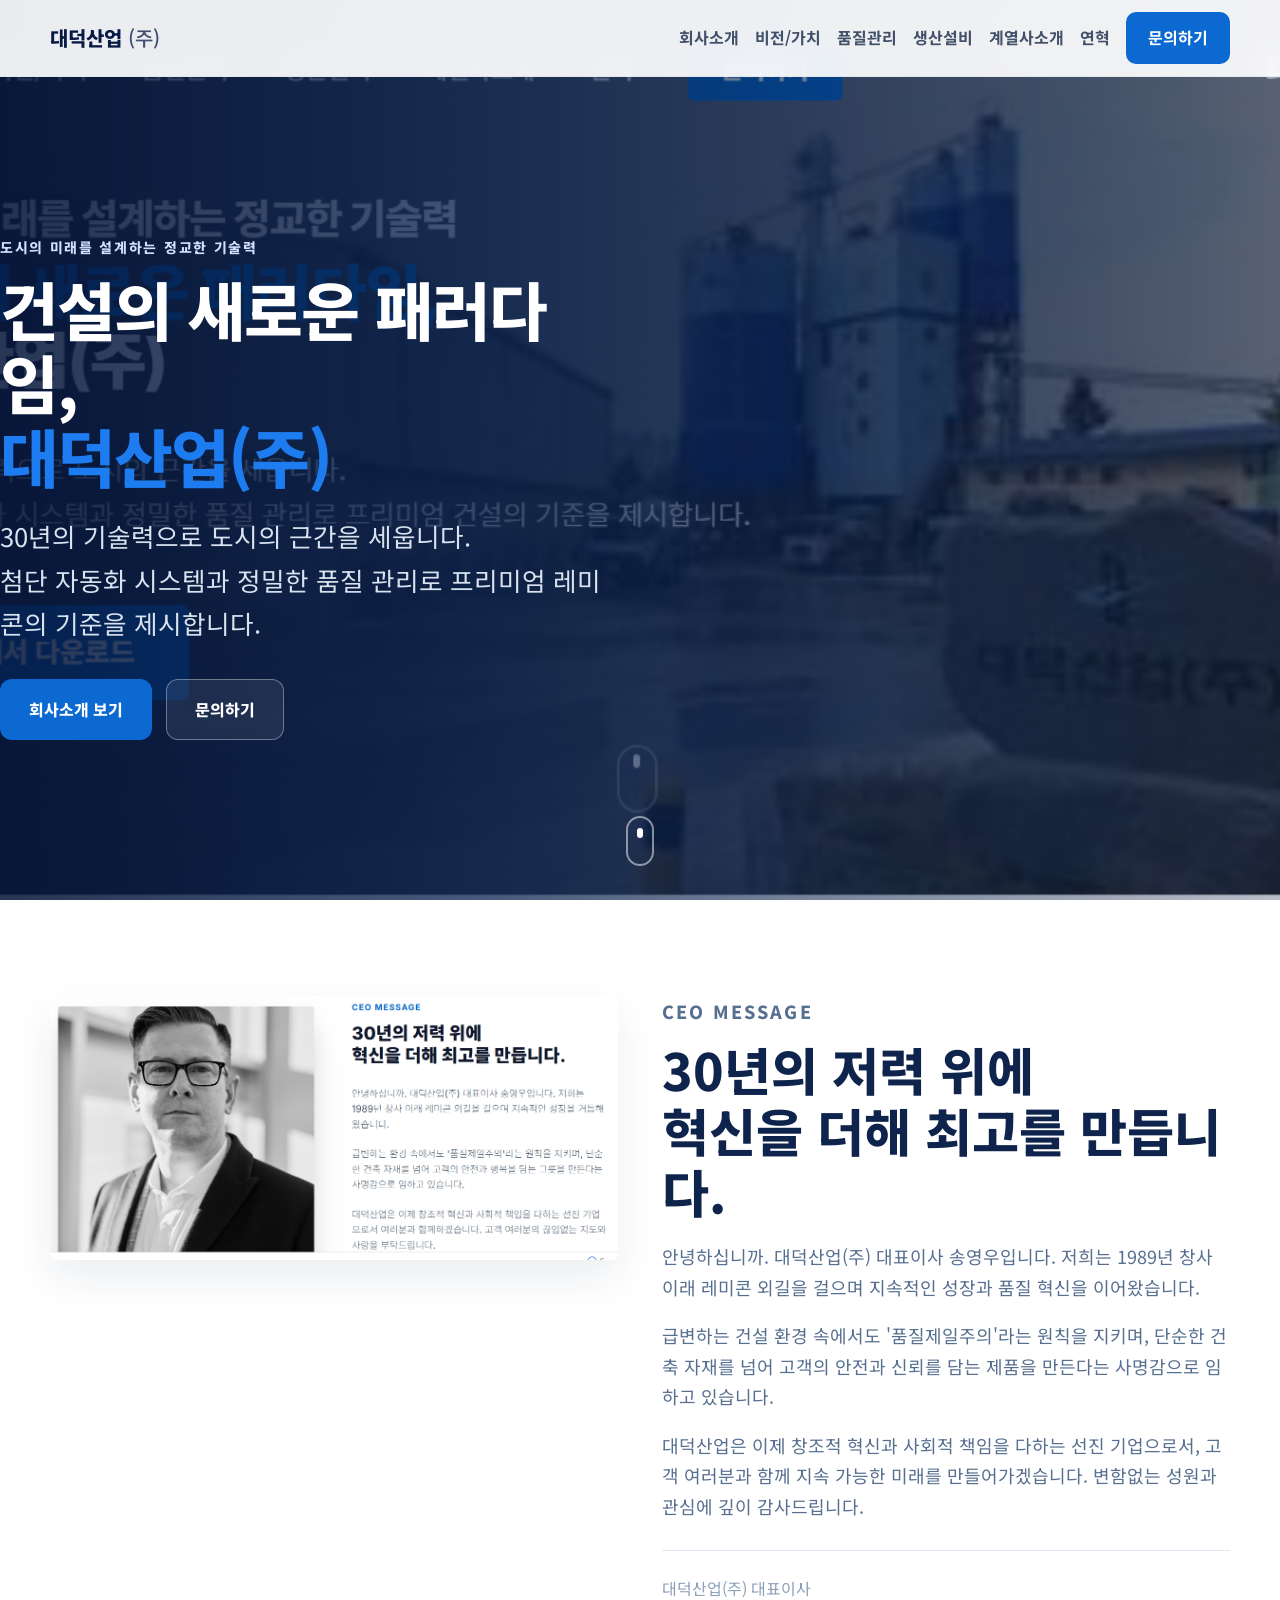
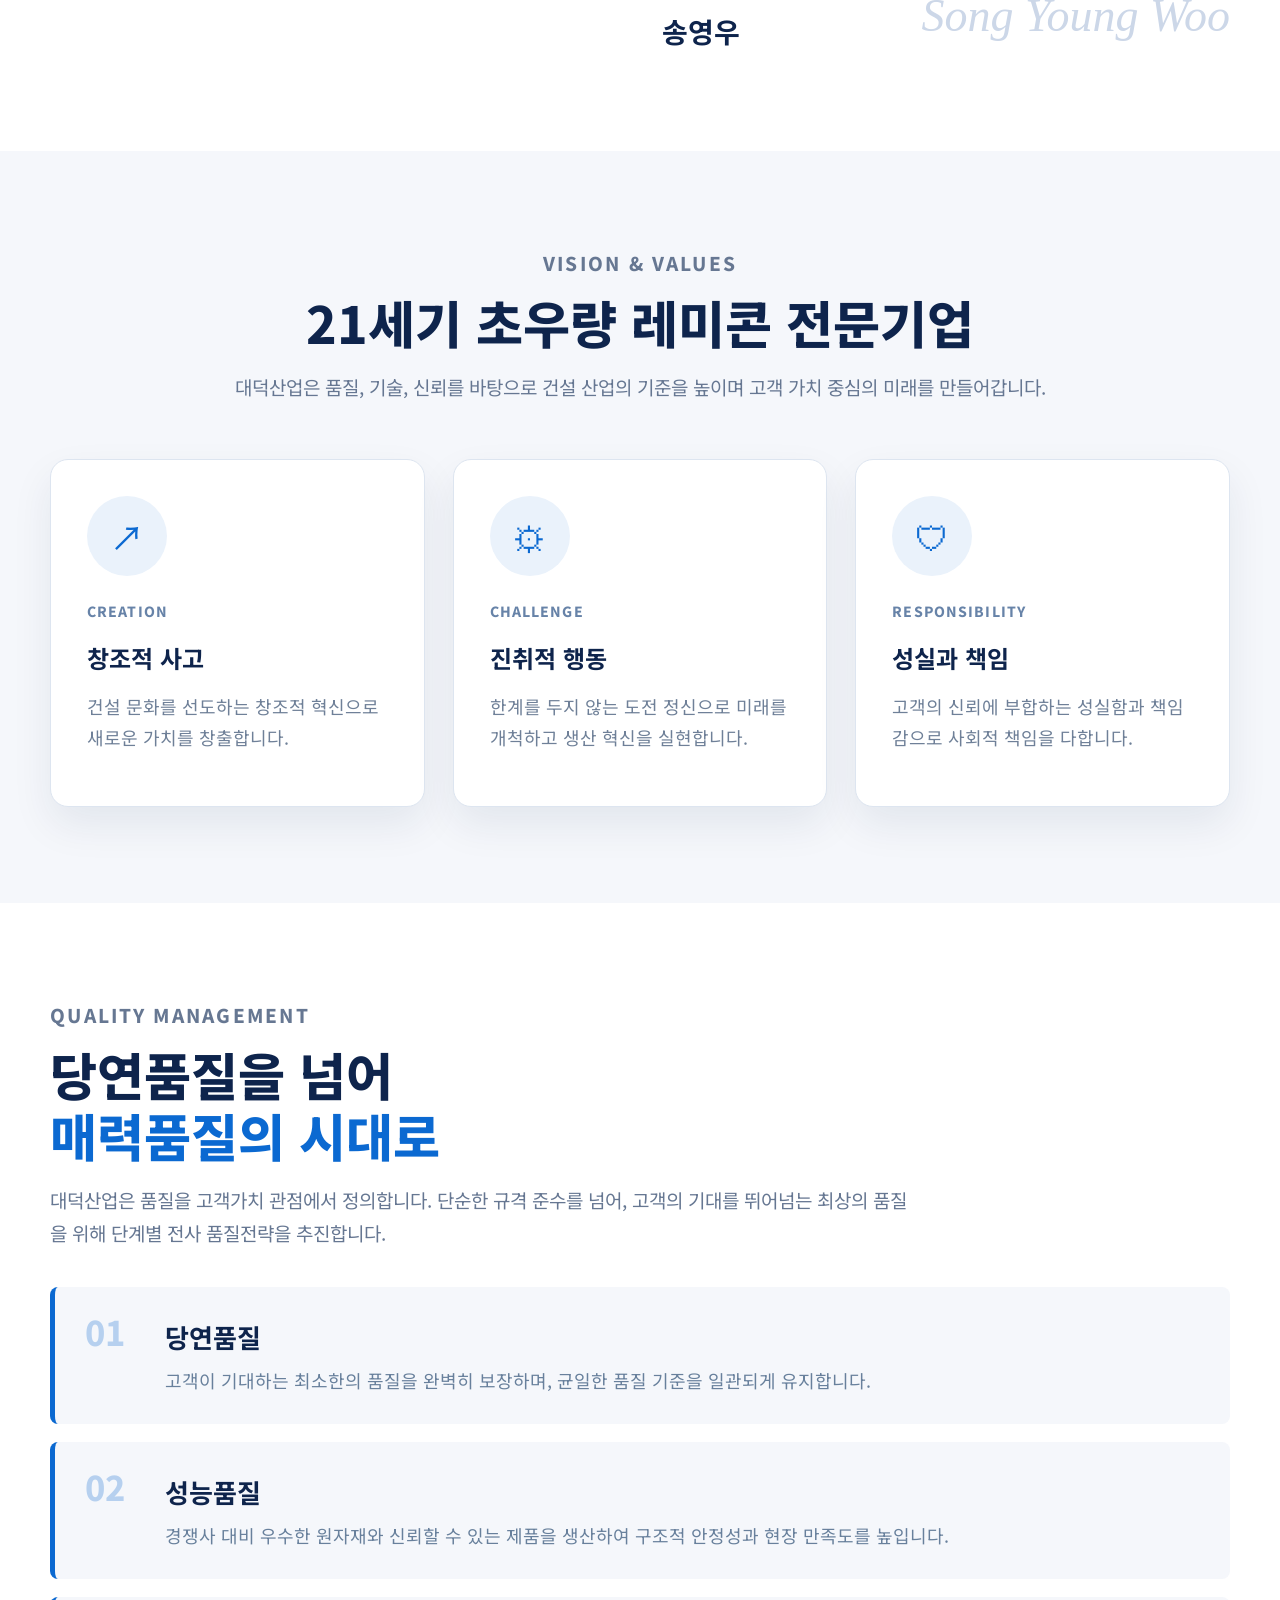
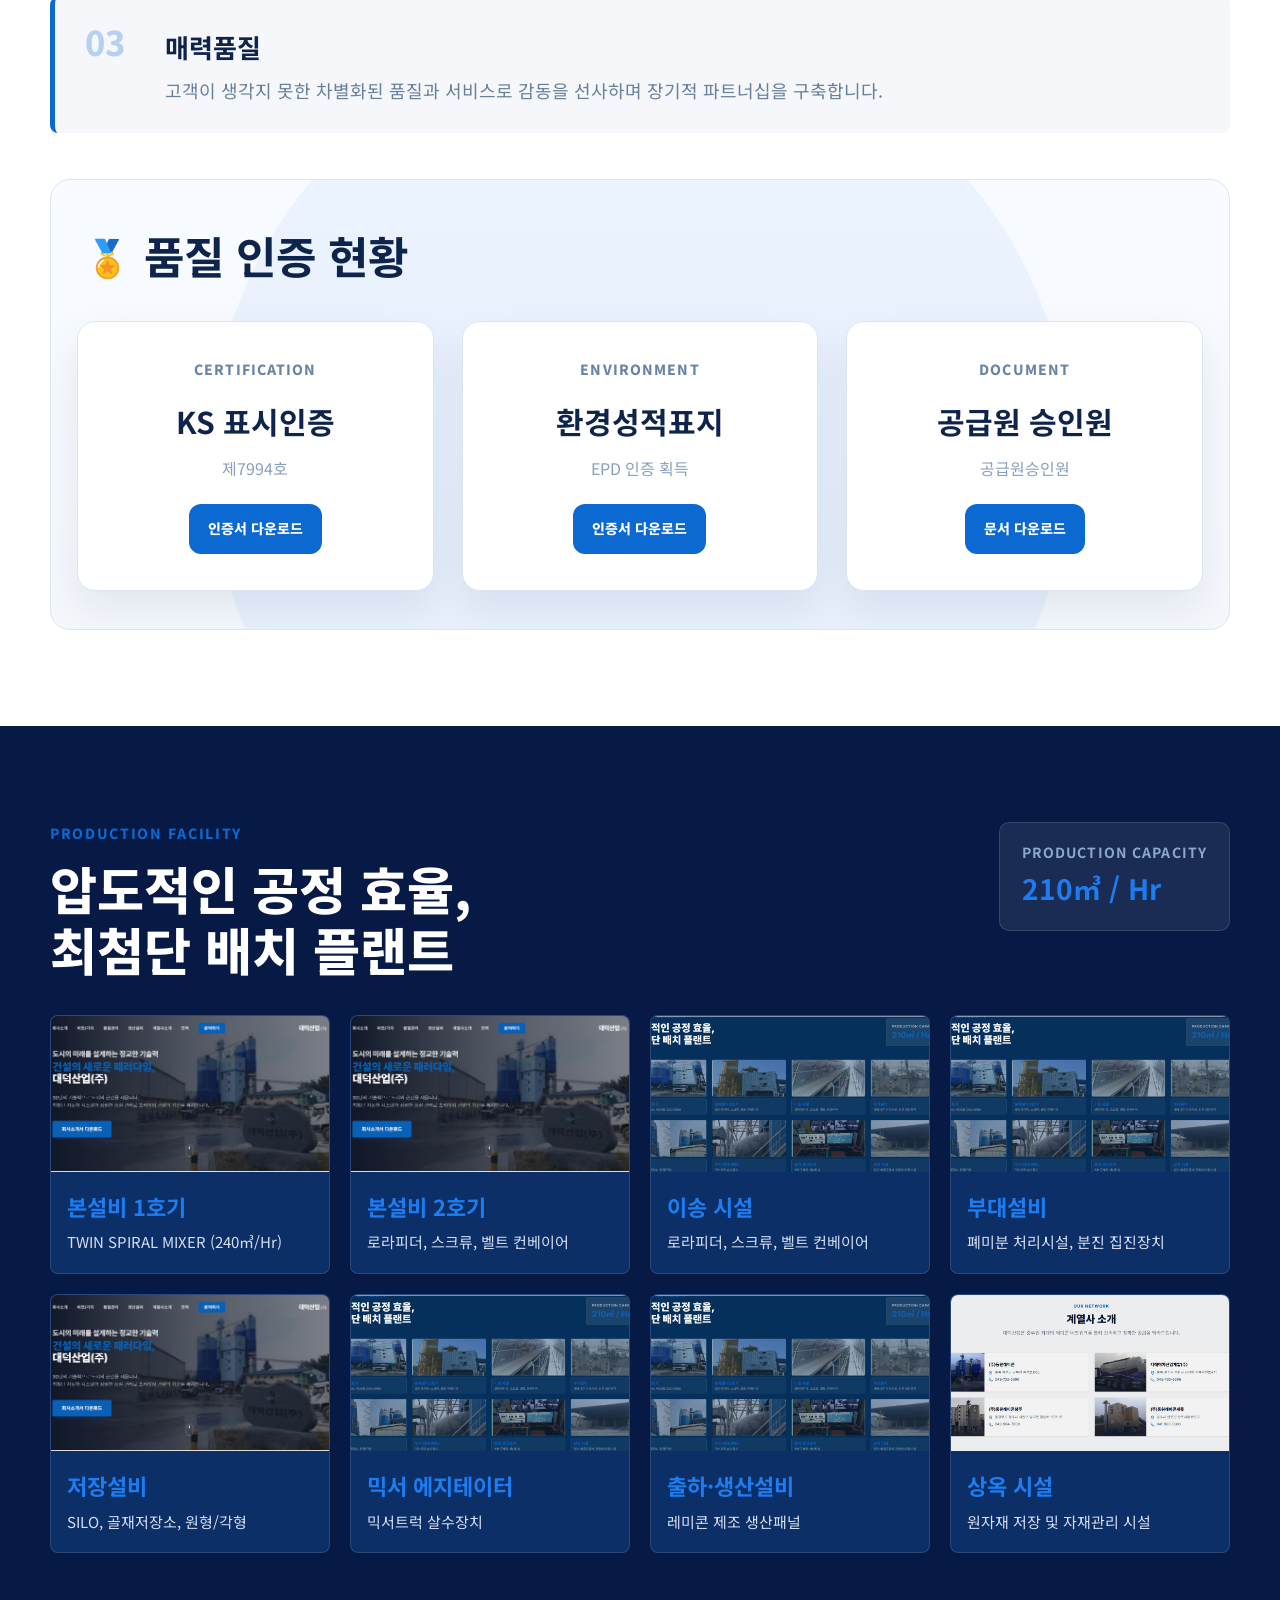
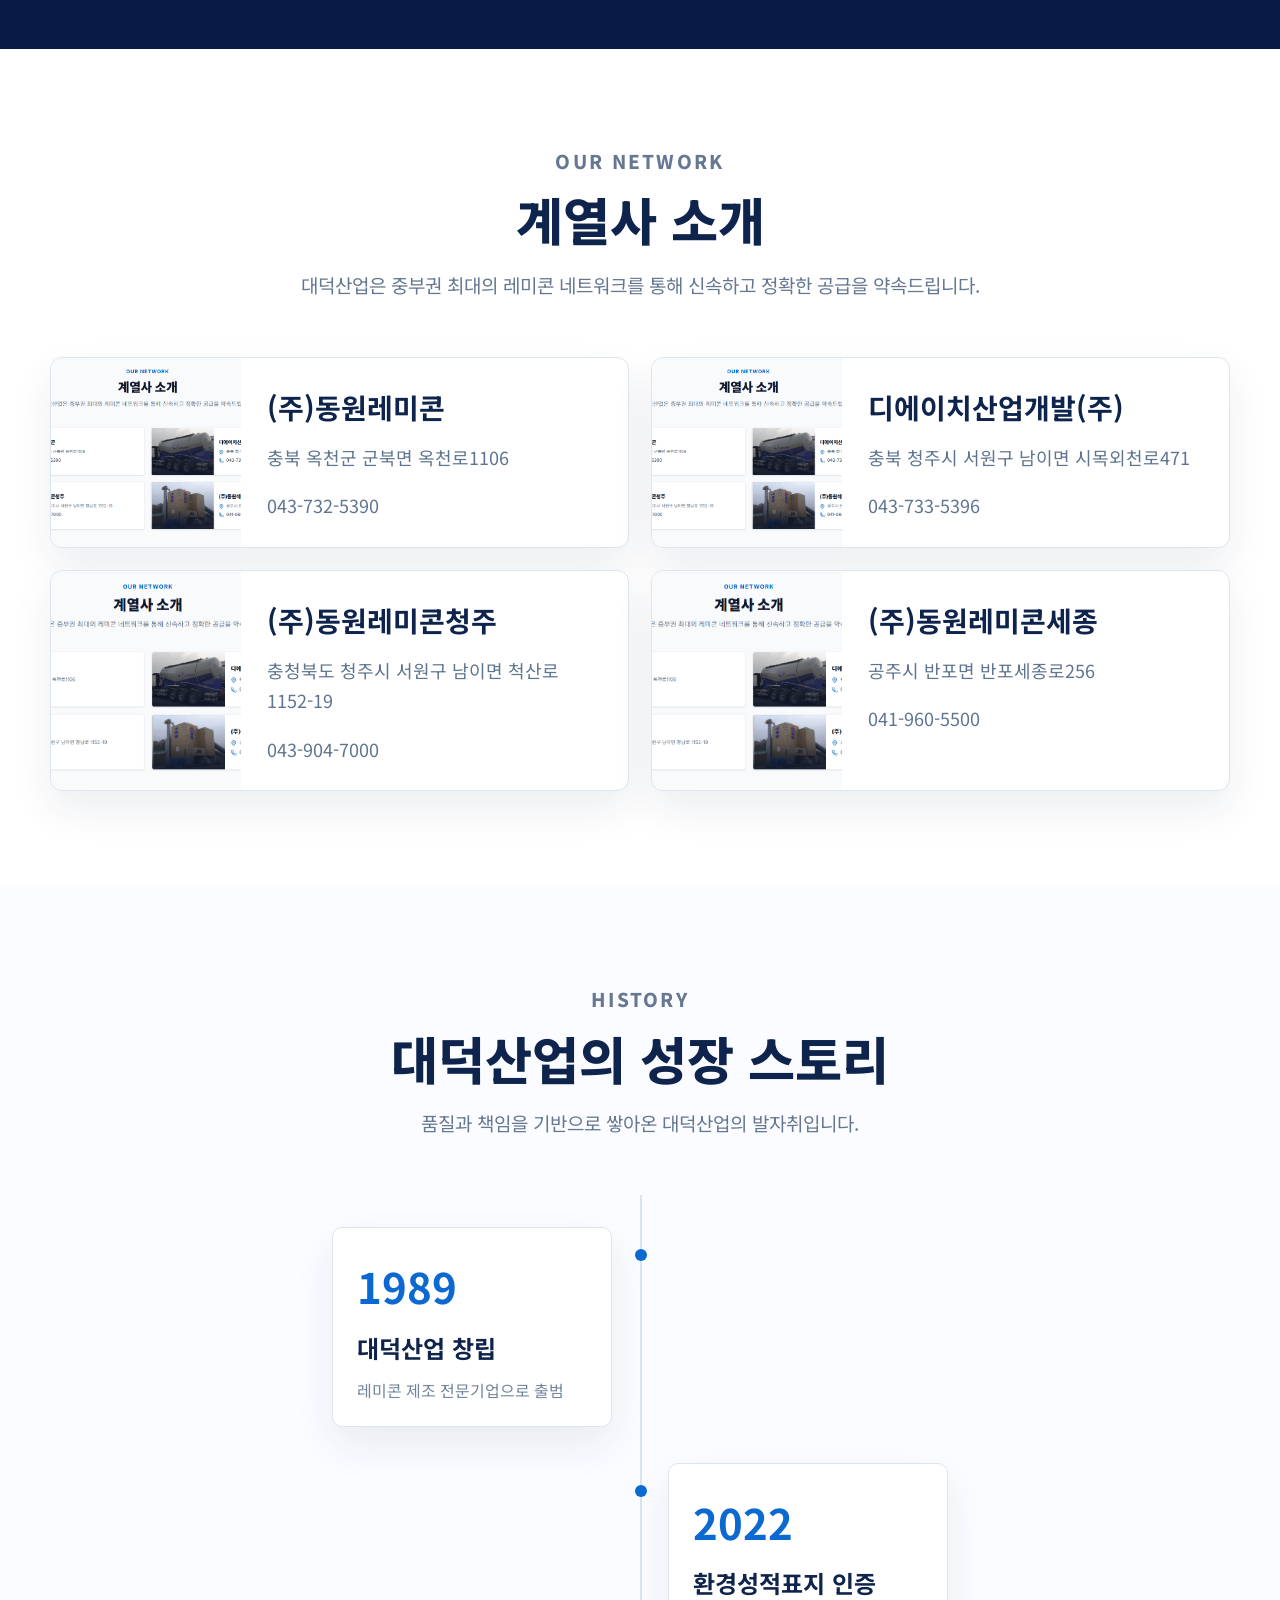
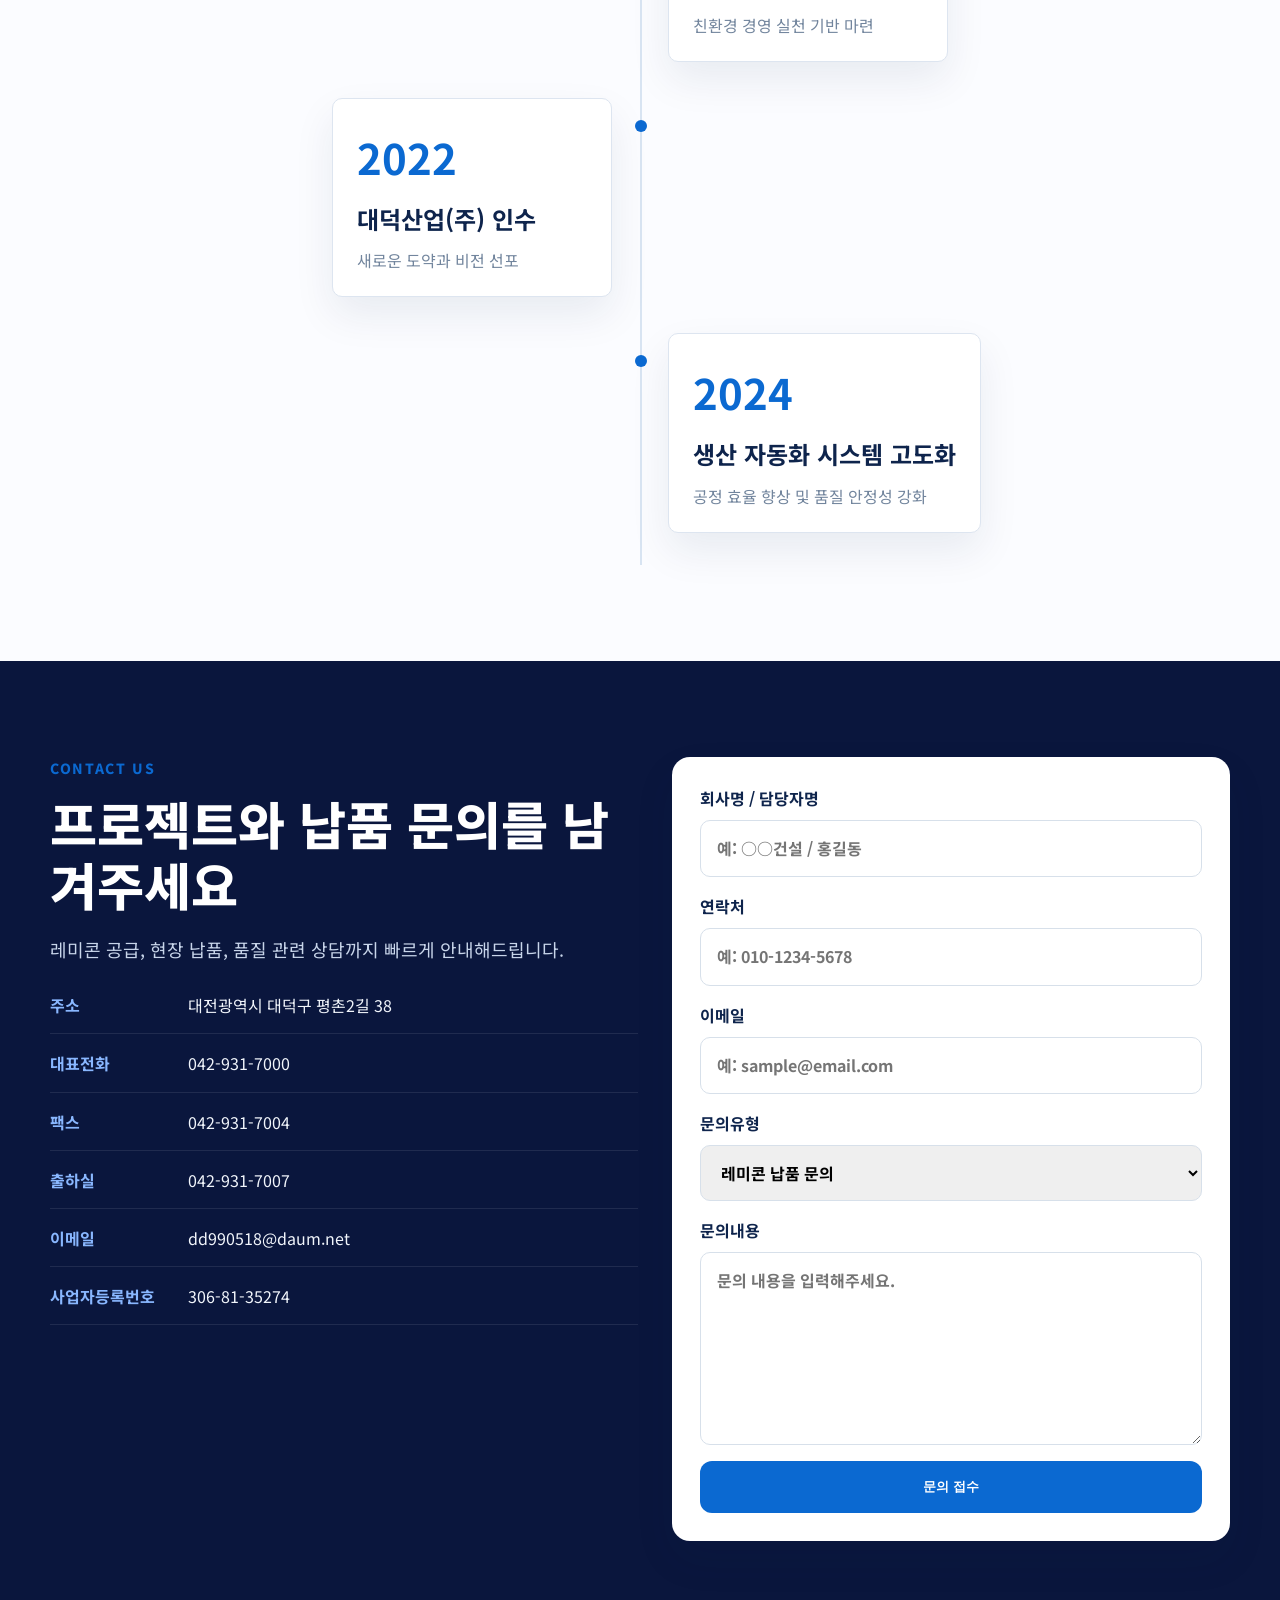
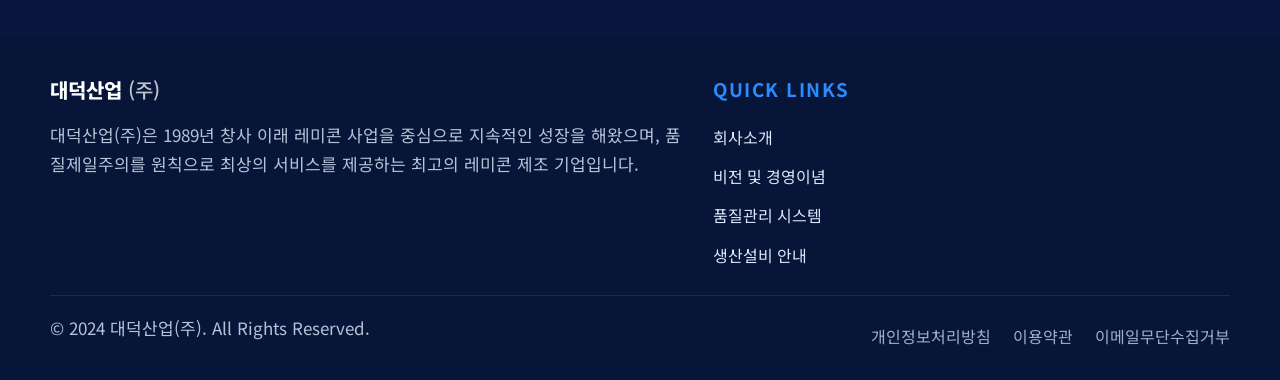
==== daeduk-homepage/index.html @ 74ee698a "Add files via upload" ====
<!DOCTYPE html>
<html lang="ko">
<head>
  <meta charset="UTF-8" />
  <meta name="viewport" content="width=device-width, initial-scale=1.0" />
  <title>대덕산업(주) | 레미콘 제조 전문기업</title>
  <meta name="description" content="대덕산업(주) 공식 홈페이지 시안. 레미콘 제조, 품질관리, 생산설비, 계열사 소개, 연혁, 문의안내." />
  <link rel="preconnect" href="https://fonts.googleapis.com">
  <link rel="preconnect" href="https://fonts.gstatic.com" crossorigin>
  <link href="https://fonts.googleapis.com/css2?family=Noto+Sans+KR:wght@300;400;500;700;800&display=swap" rel="stylesheet">
  <link rel="stylesheet" href="styles.css" />
</head>
<body>
  <header class="site-header">
    <div class="container nav-wrap">
      <a class="logo" href="#home">대덕산업 <span>(주)</span></a>
      <nav class="nav">
        <a href="#about">회사소개</a>
        <a href="#vision">비전/가치</a>
        <a href="#quality">품질관리</a>
        <a href="#facility">생산설비</a>
        <a href="#network">계열사소개</a>
        <a href="#history">연혁</a>
        <a class="nav-cta" href="#contact">문의하기</a>
      </nav>
    </div>
  </header>

  <main>
    <section class="hero" id="home">
      <div class="hero-overlay"></div>
      <div class="container hero-inner">
        <div class="hero-copy">
          <p class="eyebrow light">도시의 미래를 설계하는 정교한 기술력</p>
          <h1>
            건설의 새로운 패러다임,<br />
            <span>대덕산업(주)</span>
          </h1>
          <p class="hero-desc">
            30년의 기술력으로 도시의 근간을 세웁니다.<br />
            첨단 자동화 시스템과 정밀한 품질 관리로 프리미엄 레미콘의 기준을 제시합니다.
          </p>
          <div class="hero-actions">
            <a class="btn btn-primary" href="#about">회사소개 보기</a>
            <a class="btn btn-secondary" href="#contact">문의하기</a>
          </div>
        </div>
      </div>
      <a class="scroll-indicator" href="#about" aria-label="다음 섹션으로 이동"></a>
    </section>

    <section class="section section-about" id="about">
      <div class="container two-col about-grid">
        <div class="image-panel">
          <img src="assets/ceo.png" alt="대표이사 이미지" />
        </div>
        <div class="content-panel ceo-message">
          <p class="eyebrow">CEO MESSAGE</p>
          <h2>30년의 저력 위에<br />혁신을 더해 최고를 만듭니다.</h2>
          <p>
            안녕하십니까. 대덕산업(주) 대표이사 송영우입니다. 저희는 1989년 창사 이래 레미콘 외길을 걸으며
            지속적인 성장과 품질 혁신을 이어왔습니다.
          </p>
          <p>
            급변하는 건설 환경 속에서도 '품질제일주의'라는 원칙을 지키며, 단순한 건축 자재를 넘어 고객의
            안전과 신뢰를 담는 제품을 만든다는 사명감으로 임하고 있습니다.
          </p>
          <p>
            대덕산업은 이제 창조적 혁신과 사회적 책임을 다하는 선진 기업으로서, 고객 여러분과 함께 지속 가능한
            미래를 만들어가겠습니다. 변함없는 성원과 관심에 깊이 감사드립니다.
          </p>
          <div class="signature-wrap">
            <div>
              <span>대덕산업(주) 대표이사</span>
              <strong>송영우</strong>
            </div>
            <em>Song Young Woo</em>
          </div>
        </div>
      </div>
    </section>

    <section class="section soft-bg" id="vision">
      <div class="container">
        <div class="section-head center">
          <p class="eyebrow">VISION &amp; VALUES</p>
          <h2>21세기 초우량 레미콘 전문기업</h2>
          <p>
            대덕산업은 품질, 기술, 신뢰를 바탕으로 건설 산업의 기준을 높이며 고객 가치 중심의 미래를 만들어갑니다.
          </p>
        </div>
        <div class="cards three">
          <article class="card value-card">
            <div class="icon-badge">↗</div>
            <p class="card-label">CREATION</p>
            <h3>창조적 사고</h3>
            <p>건설 문화를 선도하는 창조적 혁신으로 새로운 가치를 창출합니다.</p>
          </article>
          <article class="card value-card">
            <div class="icon-badge">⚙</div>
            <p class="card-label">CHALLENGE</p>
            <h3>진취적 행동</h3>
            <p>한계를 두지 않는 도전 정신으로 미래를 개척하고 생산 혁신을 실현합니다.</p>
          </article>
          <article class="card value-card">
            <div class="icon-badge">🛡</div>
            <p class="card-label">RESPONSIBILITY</p>
            <h3>성실과 책임</h3>
            <p>고객의 신뢰에 부합하는 성실함과 책임감으로 사회적 책임을 다합니다.</p>
          </article>
        </div>
      </div>
    </section>

    <section class="section quality-section" id="quality">
      <div class="container">
        <div class="section-head left">
          <p class="eyebrow">QUALITY MANAGEMENT</p>
          <h2>당연품질을 넘어<br /><span>매력품질의 시대로</span></h2>
          <p>
            대덕산업은 품질을 고객가치 관점에서 정의합니다. 단순한 규격 준수를 넘어,
            고객의 기대를 뛰어넘는 최상의 품질을 위해 단계별 전사 품질전략을 추진합니다.
          </p>
        </div>
        <div class="quality-list">
          <article class="quality-item">
            <span class="num">01</span>
            <div>
              <h3>당연품질</h3>
              <p>고객이 기대하는 최소한의 품질을 완벽히 보장하며, 균일한 품질 기준을 일관되게 유지합니다.</p>
            </div>
          </article>
          <article class="quality-item">
            <span class="num">02</span>
            <div>
              <h3>성능품질</h3>
              <p>경쟁사 대비 우수한 원자재와 신뢰할 수 있는 제품을 생산하여 구조적 안정성과 현장 만족도를 높입니다.</p>
            </div>
          </article>
          <article class="quality-item">
            <span class="num">03</span>
            <div>
              <h3>매력품질</h3>
              <p>고객이 생각지 못한 차별화된 품질과 서비스로 감동을 선사하며 장기적 파트너십을 구축합니다.</p>
            </div>
          </article>
        </div>

        <div class="cert-box">
          <div class="cert-head">
            <div class="cert-icon">🏅</div>
            <h3>품질 인증 현황</h3>
          </div>
          <div class="cards three cert-grid">
            <article class="card cert-card">
              <p class="card-label">CERTIFICATION</p>
              <h4>KS 표시인증</h4>
              <span>제7994호</span>
              <a href="#contact" class="btn btn-primary small">인증서 다운로드</a>
            </article>
            <article class="card cert-card">
              <p class="card-label">ENVIRONMENT</p>
              <h4>환경성적표지</h4>
              <span>EPD 인증 획득</span>
              <a href="#contact" class="btn btn-primary small">인증서 다운로드</a>
            </article>
            <article class="card cert-card">
              <p class="card-label">DOCUMENT</p>
              <h4>공급원 승인원</h4>
              <span>공급원승인원</span>
              <a href="#contact" class="btn btn-primary small">문서 다운로드</a>
            </article>
          </div>
        </div>
      </div>
    </section>

    <section class="section facility-section" id="facility">
      <div class="container">
        <div class="facility-head">
          <div>
            <p class="eyebrow">PRODUCTION FACILITY</p>
            <h2>압도적인 공정 효율,<br />최첨단 배치 플랜트</h2>
          </div>
          <div class="capacity-box">
            <span>PRODUCTION CAPACITY</span>
            <strong>210㎥ / Hr</strong>
          </div>
        </div>
        <div class="facility-grid">
          <article class="facility-card"><div class="thumb"><img src="assets/hero.png" alt="본설비 1호기" /></div><h3>본설비 1호기</h3><p>TWIN SPIRAL MIXER (240㎥/Hr)</p></article>
          <article class="facility-card"><div class="thumb"><img src="assets/hero.png" alt="본설비 2호기" /></div><h3>본설비 2호기</h3><p>로라피더, 스크류, 벨트 컨베이어</p></article>
          <article class="facility-card"><div class="thumb"><img src="assets/facilities.png" alt="이송시설" /></div><h3>이송 시설</h3><p>로라피더, 스크류, 벨트 컨베이어</p></article>
          <article class="facility-card"><div class="thumb"><img src="assets/facilities.png" alt="부대설비" /></div><h3>부대설비</h3><p>폐미분 처리시설, 분진 집진장치</p></article>
          <article class="facility-card"><div class="thumb"><img src="assets/hero.png" alt="저장설비" /></div><h3>저장설비</h3><p>SILO, 골재저장소, 원형/각형</p></article>
          <article class="facility-card"><div class="thumb"><img src="assets/facilities.png" alt="믹서 에지테이터" /></div><h3>믹서 에지테이터</h3><p>믹서트럭 살수장치</p></article>
          <article class="facility-card"><div class="thumb"><img src="assets/facilities.png" alt="출하 생산설비" /></div><h3>출하·생산설비</h3><p>레미콘 제조 생산패널</p></article>
          <article class="facility-card"><div class="thumb"><img src="assets/network.png" alt="상옥 시설" /></div><h3>상옥 시설</h3><p>원자재 저장 및 자재관리 시설</p></article>
        </div>
      </div>
    </section>

    <section class="section network-section" id="network">
      <div class="container">
        <div class="section-head center">
          <p class="eyebrow">OUR NETWORK</p>
          <h2>계열사 소개</h2>
          <p>대덕산업은 중부권 최대의 레미콘 네트워크를 통해 신속하고 정확한 공급을 약속드립니다.</p>
        </div>
        <div class="affiliate-list">
          <article class="affiliate-card">
            <img src="assets/network.png" alt="동원레미콘" />
            <div>
              <h3>(주)동원레미콘</h3>
              <p>충북 옥천군 군북면 옥천로1106</p>
              <span>043-732-5390</span>
            </div>
          </article>
          <article class="affiliate-card">
            <img src="assets/network.png" alt="디에이치산업개발" />
            <div>
              <h3>디에이치산업개발(주)</h3>
              <p>충북 청주시 서원구 남이면 시목외천로471</p>
              <span>043-733-5396</span>
            </div>
          </article>
          <article class="affiliate-card">
            <img src="assets/network.png" alt="동원레미콘청주" />
            <div>
              <h3>(주)동원레미콘청주</h3>
              <p>충청북도 청주시 서원구 남이면 척산로 1152-19</p>
              <span>043-904-7000</span>
            </div>
          </article>
          <article class="affiliate-card">
            <img src="assets/network.png" alt="동원레미콘세종" />
            <div>
              <h3>(주)동원레미콘세종</h3>
              <p>공주시 반포면 반포세종로256</p>
              <span>041-960-5500</span>
            </div>
          </article>
        </div>
      </div>
    </section>

    <section class="section history-section" id="history">
      <div class="container">
        <div class="section-head center">
          <p class="eyebrow">HISTORY</p>
          <h2>대덕산업의 성장 스토리</h2>
          <p>품질과 책임을 기반으로 쌓아온 대덕산업의 발자취입니다.</p>
        </div>
        <div class="timeline">
          <article class="timeline-item left">
            <div class="timeline-card">
              <strong>1989</strong>
              <h3>대덕산업 창립</h3>
              <p>레미콘 제조 전문기업으로 출범</p>
            </div>
          </article>
          <article class="timeline-item right">
            <div class="timeline-card">
              <strong>2022</strong>
              <h3>환경성적표지 인증</h3>
              <p>친환경 경영 실천 기반 마련</p>
            </div>
          </article>
          <article class="timeline-item left">
            <div class="timeline-card">
              <strong>2022</strong>
              <h3>대덕산업(주) 인수</h3>
              <p>새로운 도약과 비전 선포</p>
            </div>
          </article>
          <article class="timeline-item right">
            <div class="timeline-card">
              <strong>2024</strong>
              <h3>생산 자동화 시스템 고도화</h3>
              <p>공정 효율 향상 및 품질 안정성 강화</p>
            </div>
          </article>
        </div>
      </div>
    </section>

    <section class="section contact-section" id="contact">
      <div class="container contact-grid">
        <div>
          <p class="eyebrow">CONTACT US</p>
          <h2>프로젝트와 납품 문의를 남겨주세요</h2>
          <p class="contact-lead">
            레미콘 공급, 현장 납품, 품질 관련 상담까지 빠르게 안내해드립니다.
          </p>
          <ul class="contact-list">
            <li><strong>주소</strong><span>대전광역시 대덕구 평촌2길 38</span></li>
            <li><strong>대표전화</strong><span>042-931-7000</span></li>
            <li><strong>팩스</strong><span>042-931-7004</span></li>
            <li><strong>출하실</strong><span>042-931-7007</span></li>
            <li><strong>이메일</strong><span>dd990518@daum.net</span></li>
            <li><strong>사업자등록번호</strong><span>306-81-35274</span></li>
          </ul>
        </div>
        <form class="contact-form">
          <label>
            회사명 / 담당자명
            <input type="text" placeholder="예: ○○건설 / 홍길동" />
          </label>
          <label>
            연락처
            <input type="tel" placeholder="예: 010-1234-5678" />
          </label>
          <label>
            이메일
            <input type="email" placeholder="예: sample@email.com" />
          </label>
          <label>
            문의유형
            <select>
              <option>레미콘 납품 문의</option>
              <option>품질 관련 문의</option>
              <option>협력 / 제휴 문의</option>
              <option>기타 문의</option>
            </select>
          </label>
          <label>
            문의내용
            <textarea rows="6" placeholder="문의 내용을 입력해주세요."></textarea>
          </label>
          <button type="button" class="btn btn-primary full">문의 접수</button>
        </form>
      </div>
    </section>
  </main>

  <footer class="site-footer">
    <div class="container footer-grid">
      <div>
        <a class="logo footer-logo" href="#home">대덕산업 <span>(주)</span></a>
        <p>
          대덕산업(주)은 1989년 창사 이래 레미콘 사업을 중심으로 지속적인 성장을 해왔으며,
          품질제일주의를 원칙으로 최상의 서비스를 제공하는 최고의 레미콘 제조 기업입니다.
        </p>
      </div>
      <div>
        <h3>QUICK LINKS</h3>
        <div class="footer-links">
          <a href="#about">회사소개</a>
          <a href="#vision">비전 및 경영이념</a>
          <a href="#quality">품질관리 시스템</a>
          <a href="#facility">생산설비 안내</a>
        </div>
      </div>
    </div>
    <div class="container footer-bottom">
      <p>© 2024 대덕산업(주). All Rights Reserved.</p>
      <div>
        <a href="#">개인정보처리방침</a>
        <a href="#">이용약관</a>
        <a href="#">이메일무단수집거부</a>
      </div>
    </div>
  </footer>
</body>
</html>
---- daeduk-homepage/styles.css ----
:root{
  --navy:#071a46;
  --navy-2:#0b2f66;
  --blue:#0b69d1;
  --blue-2:#1d7df0;
  --text:#0e244c;
  --muted:#667792;
  --soft:#f3f6fb;
  --line:#dde5f0;
  --white:#ffffff;
  --shadow:0 18px 40px rgba(10,34,74,.08);
}
*{box-sizing:border-box}
html{scroll-behavior:smooth}
body{
  margin:0;
  font-family:'Noto Sans KR',sans-serif;
  color:var(--text);
  background:#fff;
  line-height:1.7;
}
a{text-decoration:none;color:inherit}
img{display:block;max-width:100%}
.container{width:min(1180px,calc(100% - 32px));margin:0 auto}
.section{padding:96px 0}
.soft-bg{background:#f5f7fb}
.eyebrow{margin:0 0 12px;font-size:14px;font-weight:800;letter-spacing:.12em;color:var(--blue);text-transform:uppercase}
.eyebrow.light{color:#cfe0ff}
h1,h2,h3,h4,p{margin-top:0}
h2{font-size:clamp(32px,4vw,56px);line-height:1.2;margin-bottom:18px;font-weight:800}
.section-head.center{text-align:center;max-width:840px;margin:0 auto 56px}
.section-head.left{max-width:860px;margin-bottom:38px}
.section-head p{color:var(--muted);font-size:19px}
.site-header{
  position:fixed;inset:0 0 auto 0;z-index:50;
  background:rgba(255,255,255,.92);backdrop-filter:blur(12px);
  border-bottom:1px solid rgba(221,229,240,.7)
}
.nav-wrap{display:flex;align-items:center;justify-content:space-between;height:76px;gap:20px}
.logo{font-size:20px;font-weight:800;color:var(--navy)}
.logo span{font-weight:500;opacity:.75}
.nav{display:flex;align-items:center;gap:16px;flex-wrap:wrap}
.nav a{font-weight:700;color:#42506a;font-size:16px}
.nav a:hover{color:var(--blue)}
.nav-cta{padding:12px 22px;background:var(--blue);color:#fff !important;border-radius:10px}
.hero{
  min-height:100vh;position:relative;display:flex;align-items:center;
  background:url('assets/hero.png') center/cover no-repeat;
  color:#fff;padding-top:76px
}
.hero-overlay{position:absolute;inset:0;background:linear-gradient(90deg,rgba(5,21,58,.86) 0%,rgba(8,33,77,.74) 38%,rgba(8,26,62,.28) 100%)}
.hero-inner{position:relative;z-index:1;width:100%}
.hero-copy{max-width:620px;padding:40px 0;text-align:left}
.hero h1{font-size:clamp(36px,5vw,68px);line-height:1.15;margin:0 0 22px;font-weight:800;letter-spacing:-.03em}
.hero h1 span{color:var(--blue-2)}
.hero-desc{font-size:clamp(18px,2vw,28px);color:#d9e2ef;margin-bottom:34px}
.hero-actions{display:flex;gap:14px;flex-wrap:wrap}
.btn{display:inline-flex;align-items:center;justify-content:center;padding:16px 28px;border-radius:12px;font-weight:800;transition:.2s ease;border:1px solid transparent}
.btn:hover{transform:translateY(-1px)}
.btn-primary{background:var(--blue);color:#fff}
.btn-secondary{background:rgba(255,255,255,.08);color:#fff;border-color:rgba(255,255,255,.35)}
.btn.small{padding:12px 18px;font-size:14px}
.btn.full{width:100%}
.scroll-indicator{
  position:absolute;left:50%;bottom:34px;transform:translateX(-50%);
  width:28px;height:50px;border:2px solid rgba(255,255,255,.5);border-radius:20px;z-index:1
}
.scroll-indicator::after{content:'';position:absolute;left:50%;top:10px;transform:translateX(-50%);width:6px;height:10px;border-radius:5px;background:#fff;animation:wheel 1.6s infinite}
@keyframes wheel{0%{opacity:0;transform:translate(-50%,0)}30%{opacity:1}100%{opacity:0;transform:translate(-50%,14px)}}
.two-col{display:grid;grid-template-columns:1fr 1fr;gap:44px;align-items:start}
.image-panel img{width:100%;height:100%;object-fit:cover;border-radius:6px;box-shadow:var(--shadow)}
.ceo-message p{font-size:18px;color:#577090}
.signature-wrap{display:flex;justify-content:space-between;align-items:end;margin-top:28px;padding-top:24px;border-top:1px solid var(--line);gap:16px}
.signature-wrap span{display:block;color:#8da0ba;margin-bottom:6px}
.signature-wrap strong{font-size:28px}
.signature-wrap em{font-size:46px;color:#ccd7e8;font-style:italic;font-family:Georgia,serif;white-space:nowrap}
.cards{display:grid;gap:28px}
.cards.three{grid-template-columns:repeat(3,1fr)}
.card{background:#fff;border:1px solid var(--line);border-radius:18px;padding:36px;box-shadow:var(--shadow)}
.icon-badge{width:80px;height:80px;border-radius:50%;display:grid;place-items:center;background:#eaf2fb;color:var(--blue);font-size:34px;margin-bottom:24px}
.card-label{font-size:14px;letter-spacing:.08em;color:#6783a8;font-weight:800}
.value-card h3{font-size:24px;margin-bottom:12px}
.value-card p:last-child{color:#6f8098;font-size:18px}
.quality-section h2 span{color:var(--blue)}
.quality-list{display:grid;gap:18px;margin:30px 0 46px}
.quality-item{display:flex;gap:26px;align-items:flex-start;background:#f5f7fb;border-left:5px solid var(--blue);padding:28px 30px;border-radius:8px}
.quality-item .num{font-size:34px;font-weight:800;color:#b6d0ef;min-width:54px;line-height:1}
.quality-item h3{font-size:26px;margin-bottom:6px}
.quality-item p{font-size:18px;color:#68809c;margin:0}
.cert-box{background:linear-gradient(180deg,#f8fbff 0%,#f4f7fc 100%);border:1px solid var(--line);border-radius:20px;padding:38px 26px;position:relative;overflow:hidden}
.cert-box::before{content:'';position:absolute;width:860px;height:860px;border-radius:50%;background:rgba(29,125,240,.06);left:50%;top:62%;transform:translate(-50%,-50%)}
.cert-head,.cert-grid{position:relative;z-index:1}
.cert-head{display:flex;align-items:center;gap:14px;margin:0 0 28px 8px}
.cert-head h3{font-size:44px;margin:0}
.cert-icon{font-size:36px}
.cert-card{text-align:center}
.cert-card h4{font-size:30px;margin:10px 0 8px}
.cert-card span{display:block;color:#88a0bd;margin-bottom:22px}
.facility-section{background:var(--navy);color:#fff}
.facility-head{display:flex;justify-content:space-between;align-items:flex-start;gap:28px;margin-bottom:34px}
.facility-head h2{margin-bottom:0}
.capacity-box{min-width:220px;padding:18px 22px;border-radius:10px;background:rgba(255,255,255,.08);border:1px solid rgba(255,255,255,.12)}
.capacity-box span{display:block;color:#8da8ce;font-size:14px;font-weight:700;letter-spacing:.08em}
.capacity-box strong{display:block;font-size:28px;color:var(--blue-2)}
.facility-grid{display:grid;grid-template-columns:repeat(4,1fr);gap:20px}
.facility-card{background:#0d2f67;border:1px solid rgba(255,255,255,.12);border-radius:8px;overflow:hidden}
.facility-card .thumb{aspect-ratio:16/9;overflow:hidden}
.facility-card img{width:100%;height:100%;object-fit:cover;filter:saturate(.9) brightness(.95)}
.facility-card h3{font-size:22px;color:var(--blue-2);padding:16px 16px 0;margin-bottom:4px}
.facility-card p{color:#d5def1;padding:0 16px 18px;margin:0;font-size:15px}
.affiliate-list{display:grid;grid-template-columns:repeat(2,1fr);gap:22px}
.affiliate-card{display:grid;grid-template-columns:190px 1fr;background:#fff;border:1px solid var(--line);border-radius:12px;overflow:hidden;box-shadow:var(--shadow)}
.affiliate-card img{width:100%;height:100%;object-fit:cover}
.affiliate-card div{padding:26px}
.affiliate-card h3{font-size:28px;margin-bottom:10px}
.affiliate-card p,.affiliate-card span{display:block;color:#5f7590;font-size:18px}
.history-section{background:#fbfcff}
.timeline{position:relative;max-width:980px;margin:0 auto;padding:14px 0}
.timeline::before{content:'';position:absolute;left:50%;top:0;bottom:0;width:2px;background:#d8e4f2}
.timeline-item{position:relative;width:50%;padding:18px 28px}
.timeline-item::before{content:'';position:absolute;top:40px;width:12px;height:12px;border-radius:50%;background:var(--blue)}
.timeline-item.left{left:0;text-align:right}
.timeline-item.right{left:50%}
.timeline-item.left::before{right:-7px}
.timeline-item.right::before{left:-5px}
.timeline-card{display:inline-block;min-width:280px;max-width:420px;background:#fff;border:1px solid var(--line);border-radius:10px;padding:22px 24px;box-shadow:var(--shadow);text-align:left}
.timeline-card strong{display:inline-block;font-size:42px;color:var(--blue);margin-bottom:6px}
.timeline-card h3{font-size:24px;margin-bottom:8px}
.timeline-card p{color:#72859d;margin:0}
.contact-section{background:#0a163d;color:#fff}
.contact-grid{display:grid;grid-template-columns:1fr .95fr;gap:34px;align-items:start}
.contact-section h2{color:#fff}
.contact-lead{color:#c8d5ea;font-size:18px;margin-bottom:28px}
.contact-list{list-style:none;padding:0;margin:0;display:grid;gap:16px}
.contact-list li{display:flex;gap:18px;align-items:flex-start;padding-bottom:14px;border-bottom:1px solid rgba(255,255,255,.09)}
.contact-list strong{width:120px;color:#89b7ff}
.contact-list span{color:#f1f5fb}
.contact-form{background:#fff;color:var(--text);padding:28px;border-radius:18px;box-shadow:var(--shadow);display:grid;gap:16px}
.contact-form label{display:grid;gap:8px;font-weight:700}
.contact-form input,.contact-form select,.contact-form textarea{width:100%;padding:14px 16px;border-radius:10px;border:1px solid #d7e0ea;font:inherit}
.contact-form input:focus,.contact-form select:focus,.contact-form textarea:focus{outline:none;border-color:var(--blue)}
.site-footer{background:#071538;color:#fff;padding:36px 0 20px}
.footer-grid{display:grid;grid-template-columns:1.1fr .9fr;gap:32px;padding-bottom:26px;border-bottom:1px solid rgba(255,255,255,.09)}
.footer-logo{display:inline-block;margin-bottom:14px;color:#fff}
.site-footer p{color:#b5c3d8;font-size:17px}
.site-footer h3{color:#2b8cff;letter-spacing:.08em}
.footer-links{display:grid;gap:12px}
.footer-links a{color:#dce7f7}
.footer-bottom{display:flex;justify-content:space-between;align-items:center;gap:20px;padding-top:18px;flex-wrap:wrap}
.footer-bottom a{color:#9db0cb;margin-left:18px}

@media (max-width: 1100px){
  .cards.three,.facility-grid{grid-template-columns:repeat(2,1fr)}
  .two-col,.contact-grid,.footer-grid,.affiliate-list{grid-template-columns:1fr}
  .signature-wrap{flex-direction:column;align-items:flex-start}
}
@media (max-width: 820px){
  .site-header{position:sticky}
  .nav-wrap{height:auto;padding:14px 0;align-items:flex-start}
  .nav{justify-content:flex-start}
  .hero{min-height:88vh}
  .timeline::before{left:16px}
  .timeline-item,.timeline-item.right,.timeline-item.left{width:100%;left:0;padding-left:42px;padding-right:0;text-align:left}
  .timeline-item.left::before,.timeline-item.right::before{left:11px;right:auto}
  .timeline-card{max-width:none;min-width:0;width:100%}
}
@media (max-width: 640px){
  .section{padding:72px 0}
  .hero-copy{max-width:100%}
  .hero h1{font-size:38px}
  .hero-desc{font-size:17px}
  .cards.three,.facility-grid{grid-template-columns:1fr}
  .affiliate-card{grid-template-columns:1fr}
  .cert-head h3{font-size:30px}
  .quality-item{padding:24px 18px;gap:16px}
  .nav a{font-size:14px}
  .nav-cta{padding:10px 16px}
}
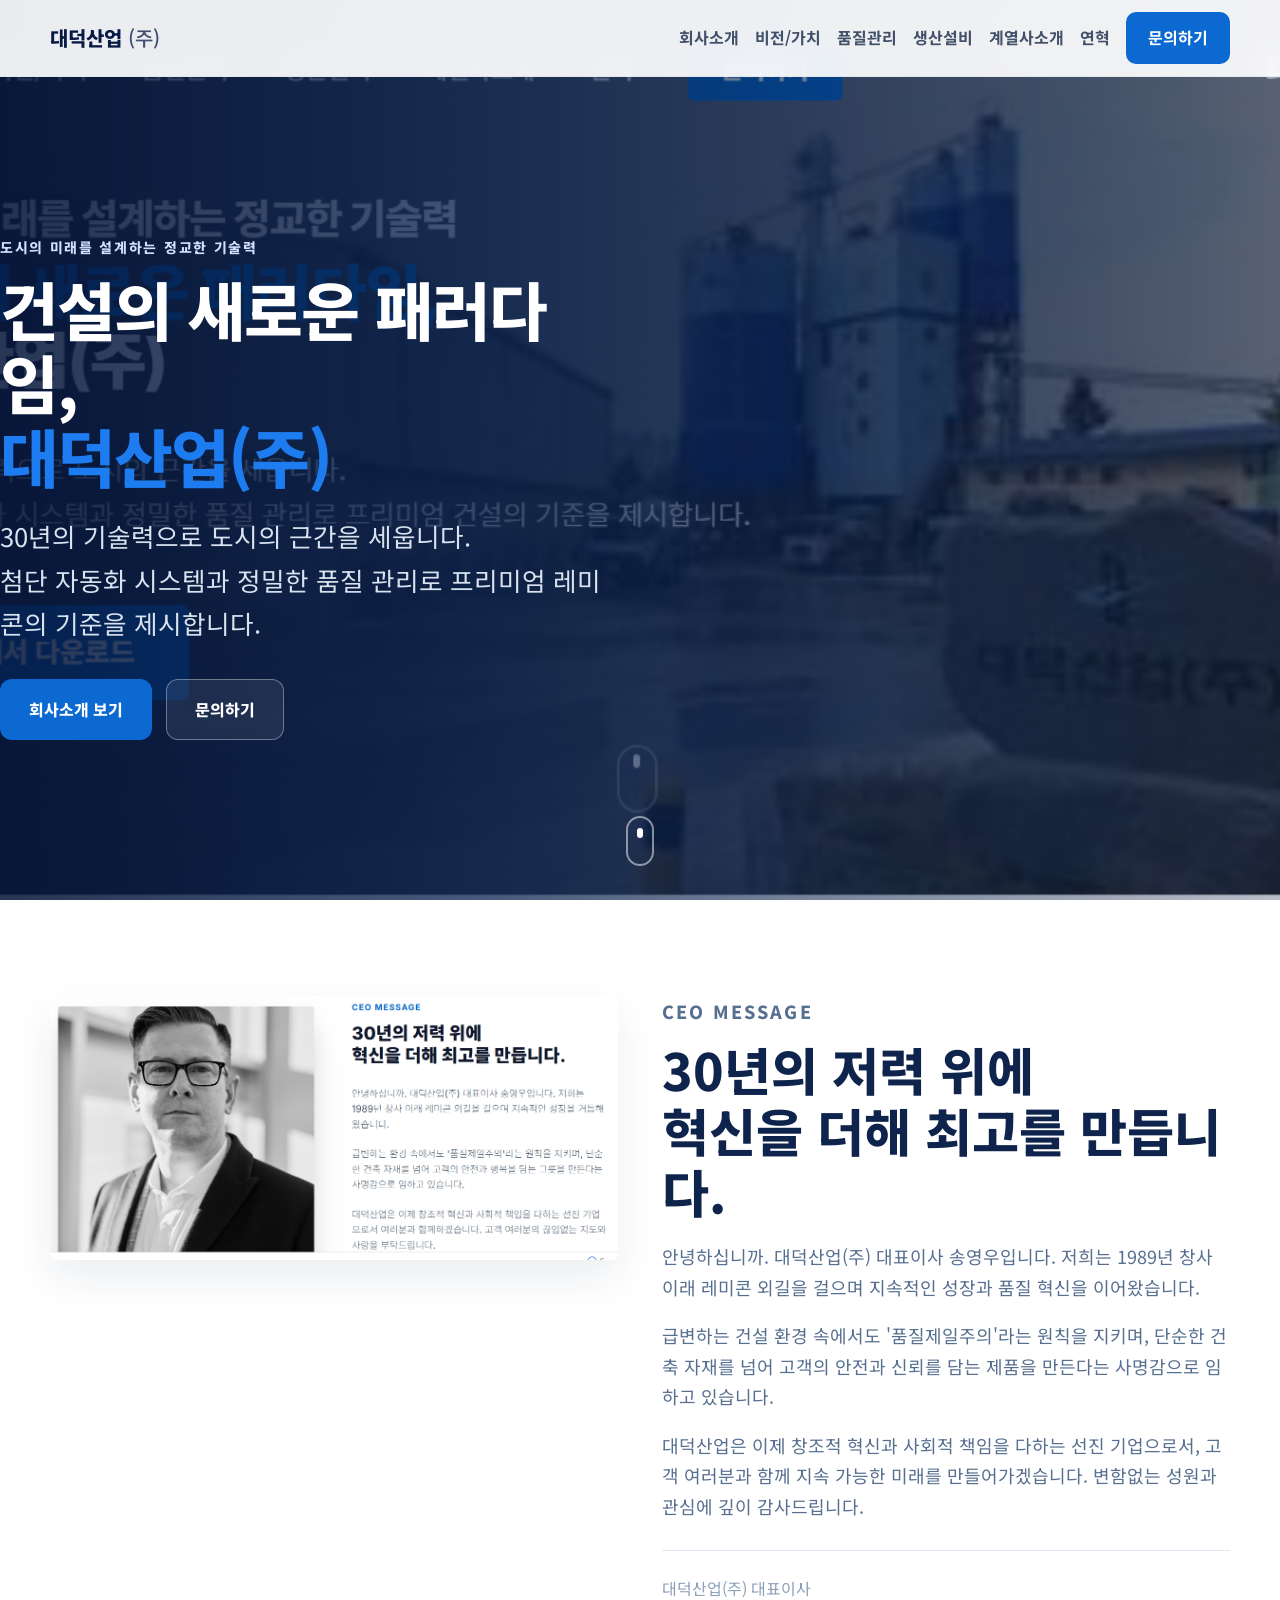
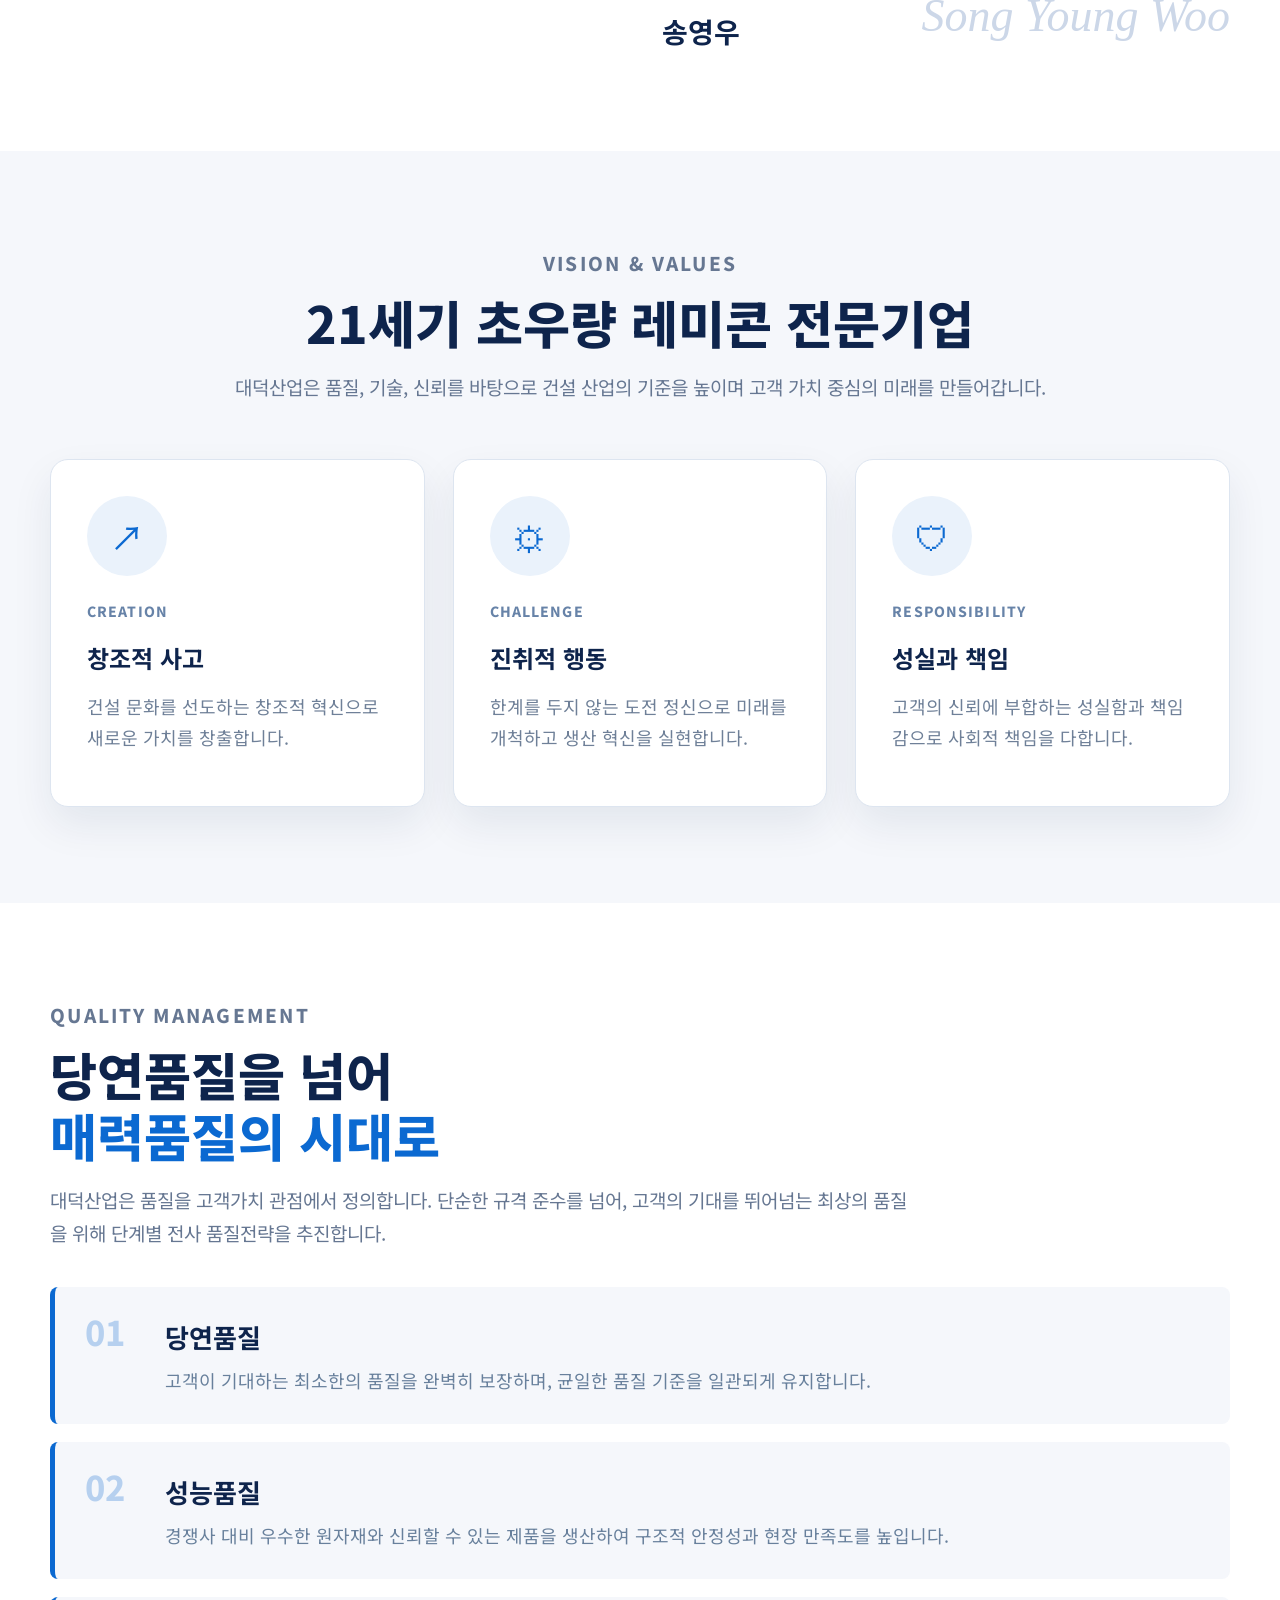
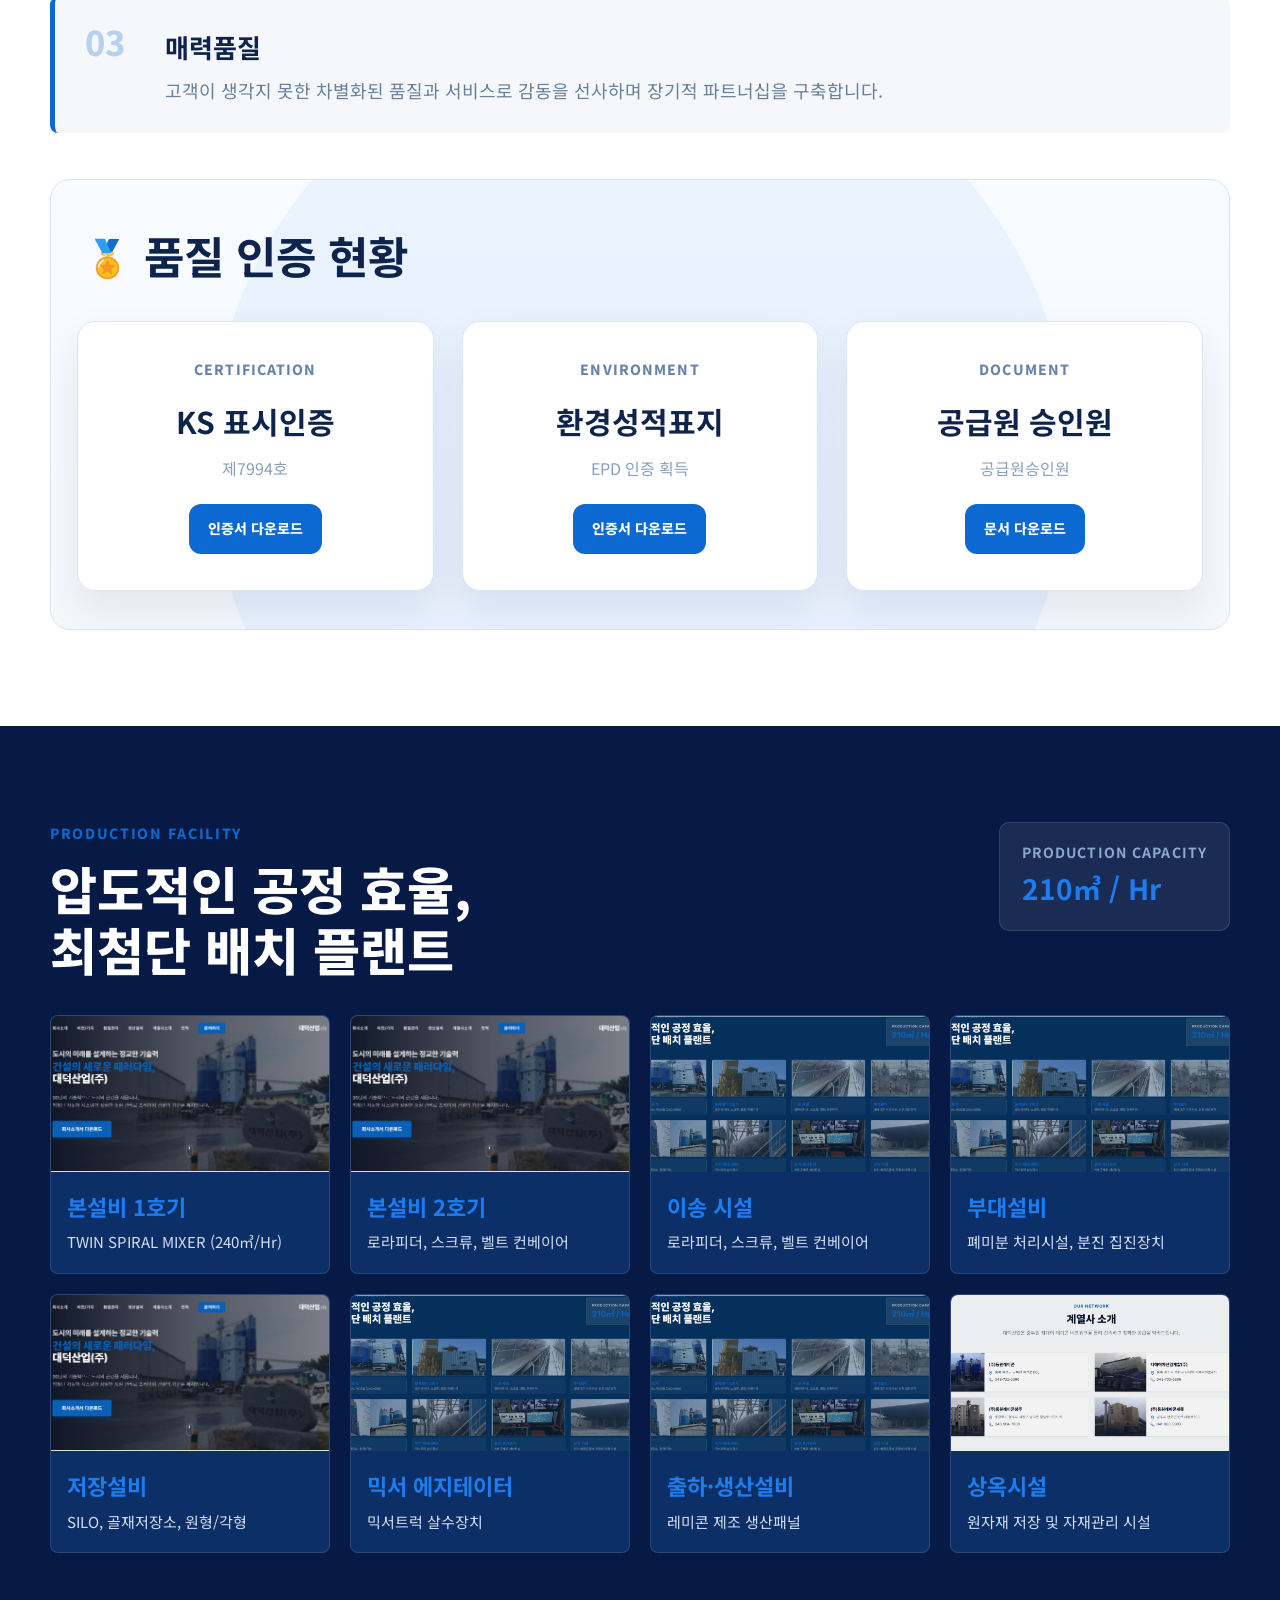
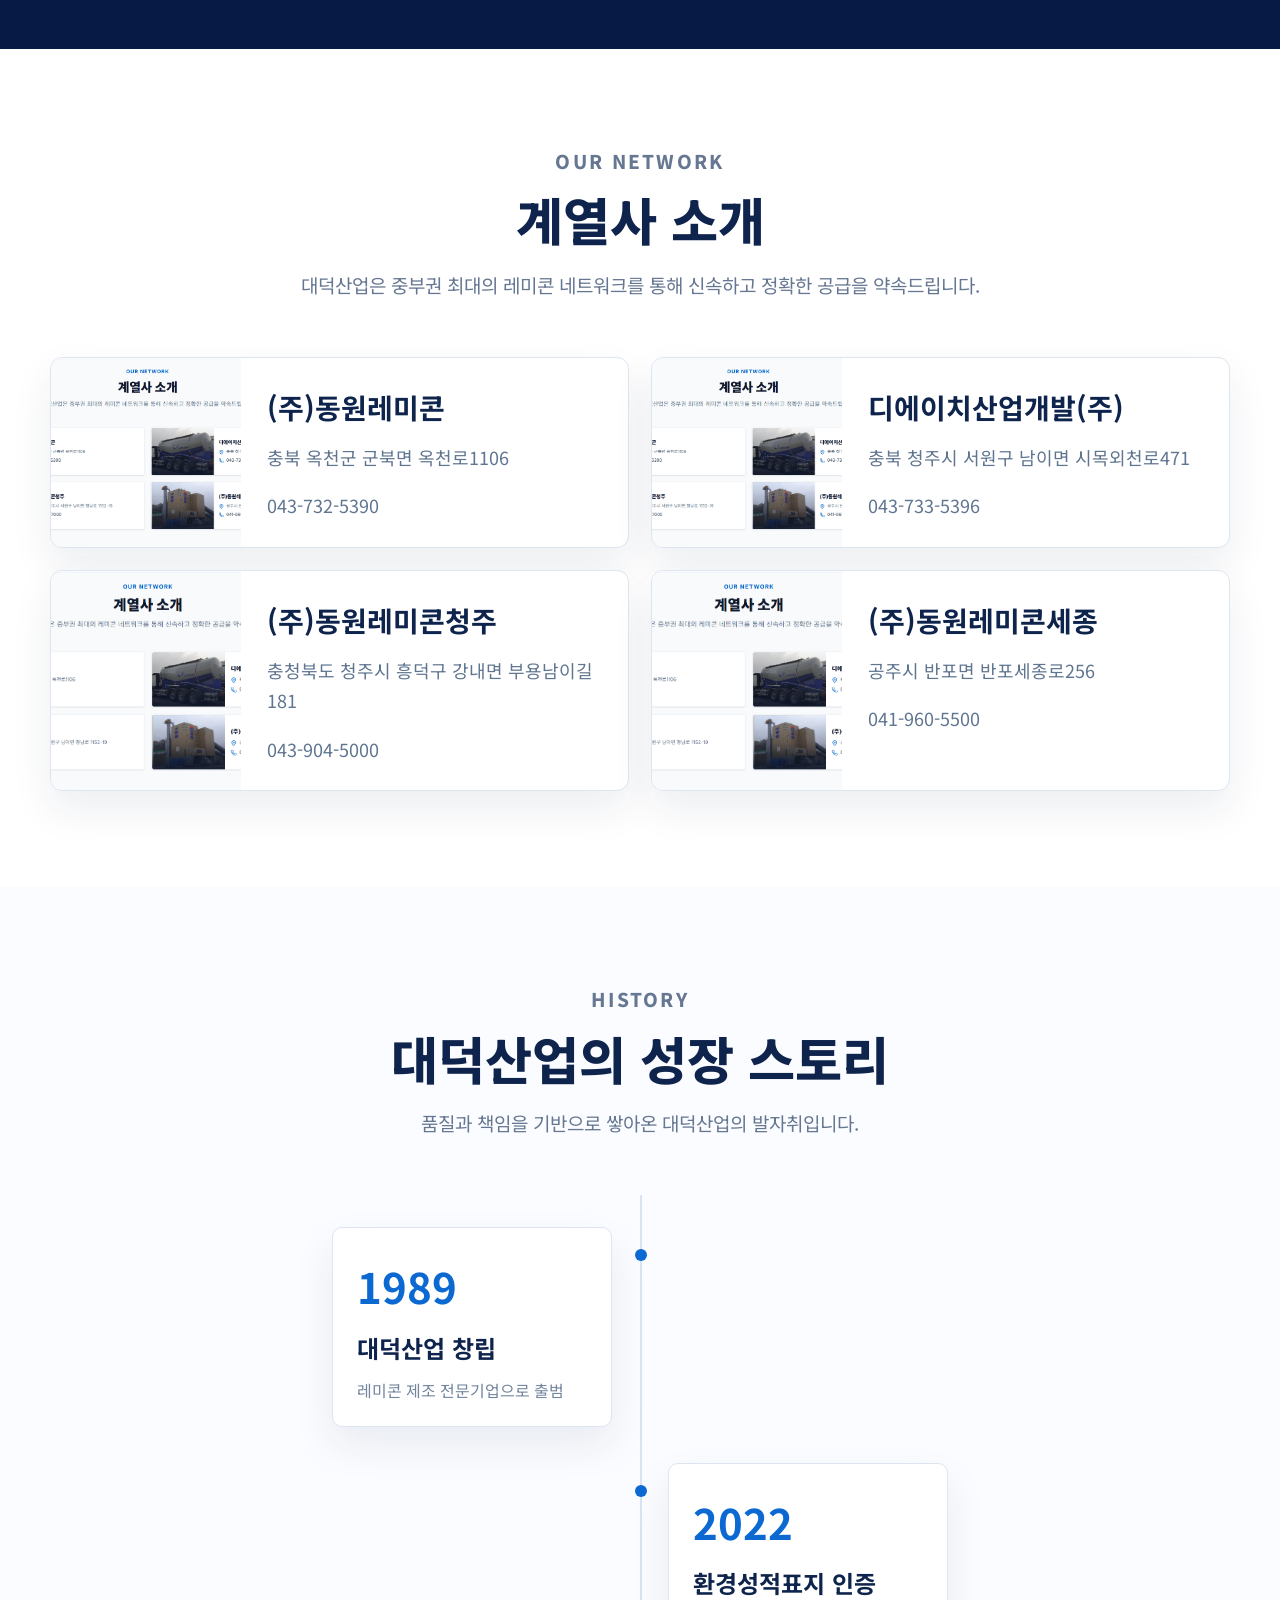
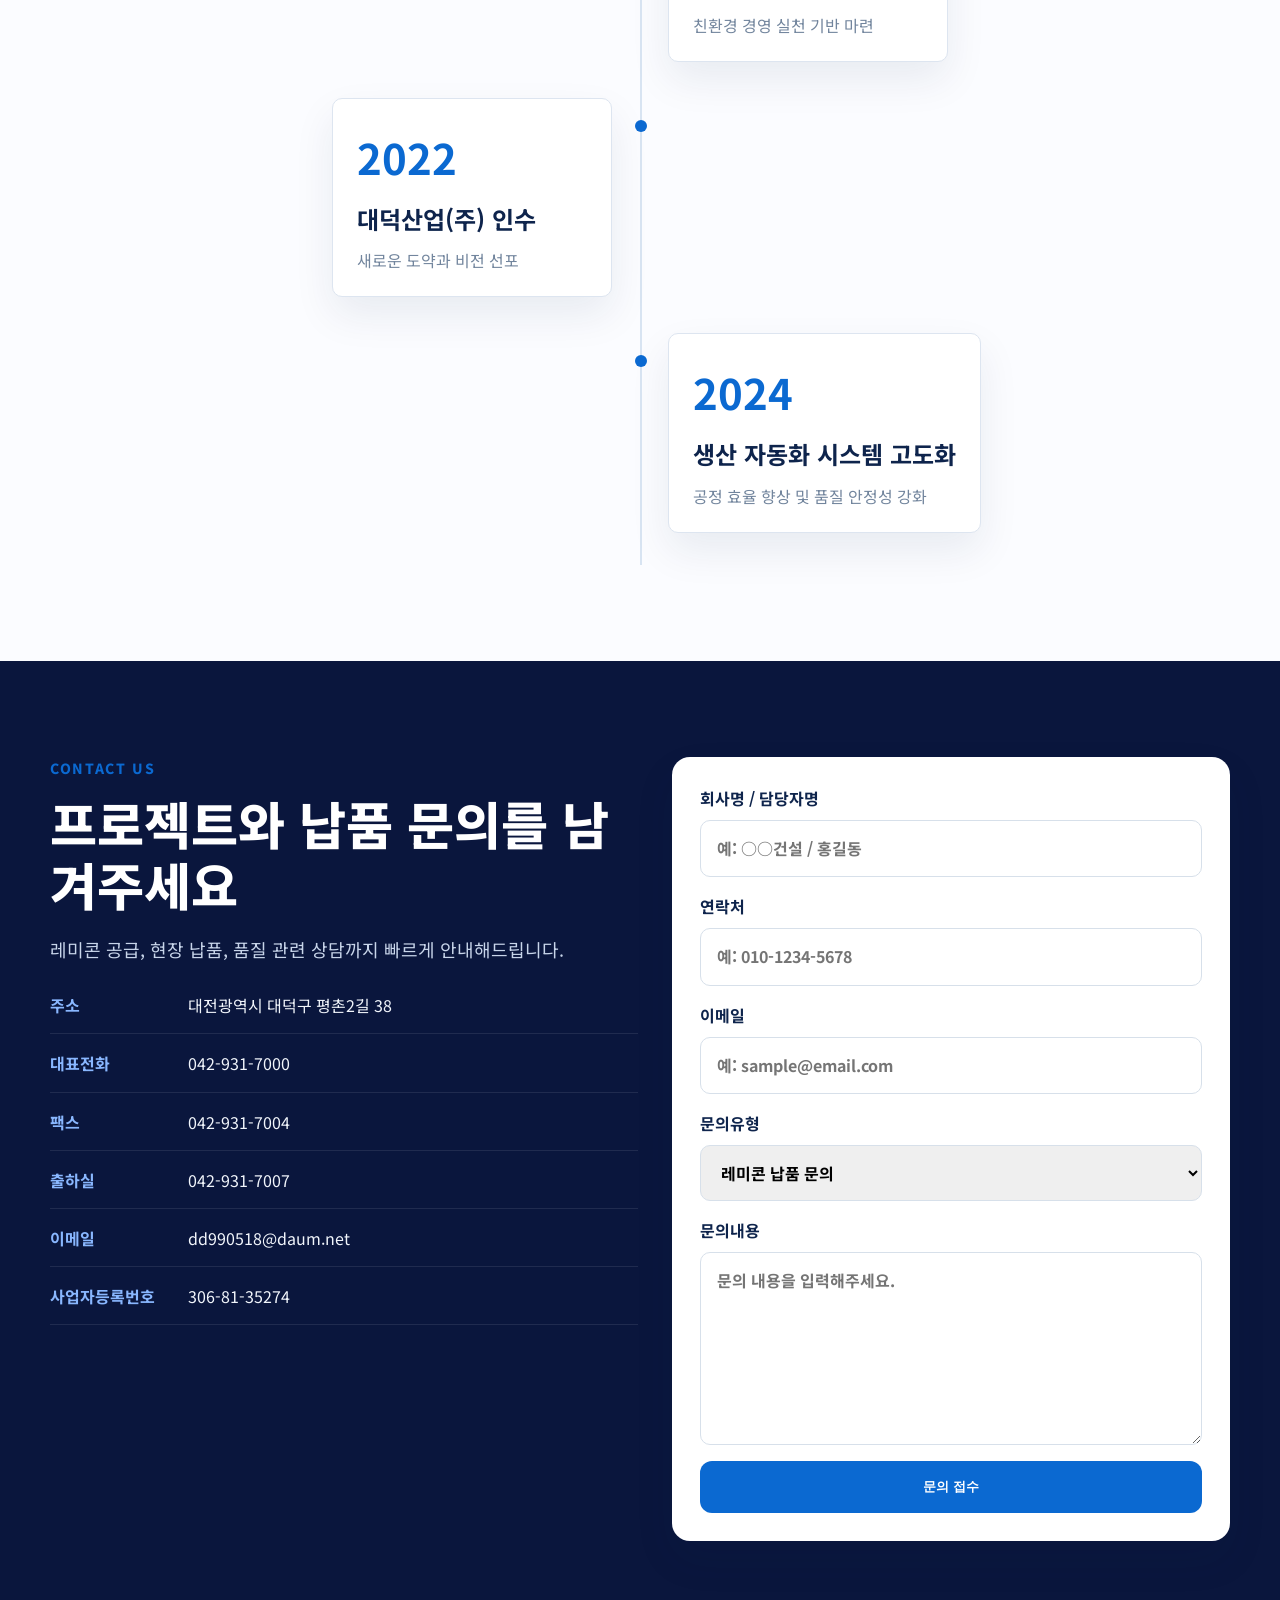
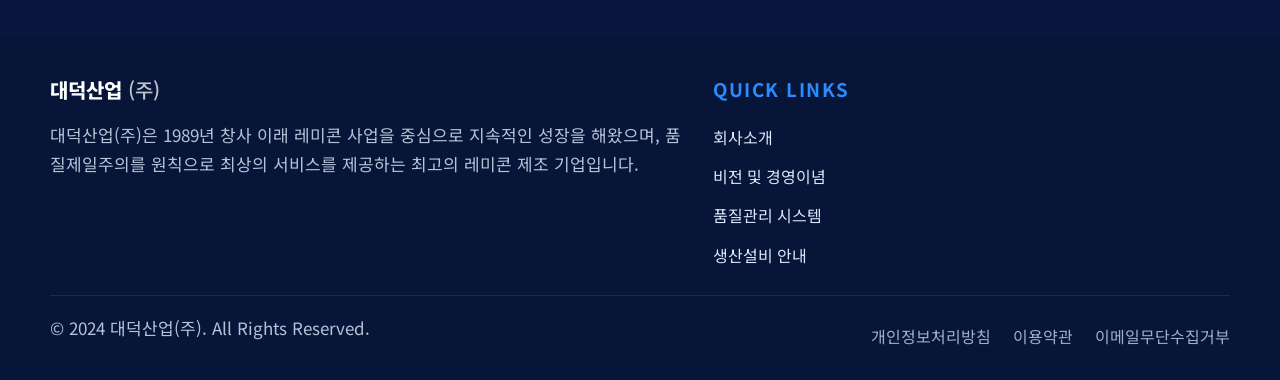
==== commit eeece33f: "Update index.html" ====
--- a/daeduk-homepage/index.html
+++ b/daeduk-homepage/index.html
@@ -195,7 +195,7 @@
           <article class="facility-card"><div class="thumb"><img src="assets/hero.png" alt="저장설비" /></div><h3>저장설비</h3><p>SILO, 골재저장소, 원형/각형</p></article>
           <article class="facility-card"><div class="thumb"><img src="assets/facilities.png" alt="믹서 에지테이터" /></div><h3>믹서 에지테이터</h3><p>믹서트럭 살수장치</p></article>
           <article class="facility-card"><div class="thumb"><img src="assets/facilities.png" alt="출하 생산설비" /></div><h3>출하·생산설비</h3><p>레미콘 제조 생산패널</p></article>
-          <article class="facility-card"><div class="thumb"><img src="assets/network.png" alt="상옥 시설" /></div><h3>상옥 시설</h3><p>원자재 저장 및 자재관리 시설</p></article>
+          <article class="facility-card"><div class="thumb"><img src="assets/network.png" alt="상옥 시설" /></div><h3>상옥시설</h3><p>원자재 저장 및 자재관리 시설</p></article>
         </div>
       </div>
     </section>
@@ -213,7 +213,7 @@
             <div>
               <h3>(주)동원레미콘</h3>
               <p>충북 옥천군 군북면 옥천로1106</p>
-              <span>043-732-5390</span>
+               <span>043-732-5390</span>
             </div>
           </article>
           <article class="affiliate-card">
@@ -221,15 +221,15 @@
             <div>
               <h3>디에이치산업개발(주)</h3>
               <p>충북 청주시 서원구 남이면 시목외천로471</p>
-              <span>043-733-5396</span>
+                <span>043-733-5396</span>
             </div>
           </article>
           <article class="affiliate-card">
             <img src="assets/network.png" alt="동원레미콘청주" />
             <div>
               <h3>(주)동원레미콘청주</h3>
-              <p>충청북도 청주시 서원구 남이면 척산로 1152-19</p>
-              <span>043-904-7000</span>
+              <p>충청북도 청주시 흥덕구 강내면 부용남이길181</p>
+                <span>043-904-5000</span>
             </div>
           </article>
           <article class="affiliate-card">
@@ -237,7 +237,7 @@
             <div>
               <h3>(주)동원레미콘세종</h3>
               <p>공주시 반포면 반포세종로256</p>
-              <span>041-960-5500</span>
+                <span>041-960-5500</span>
             </div>
           </article>
         </div>
